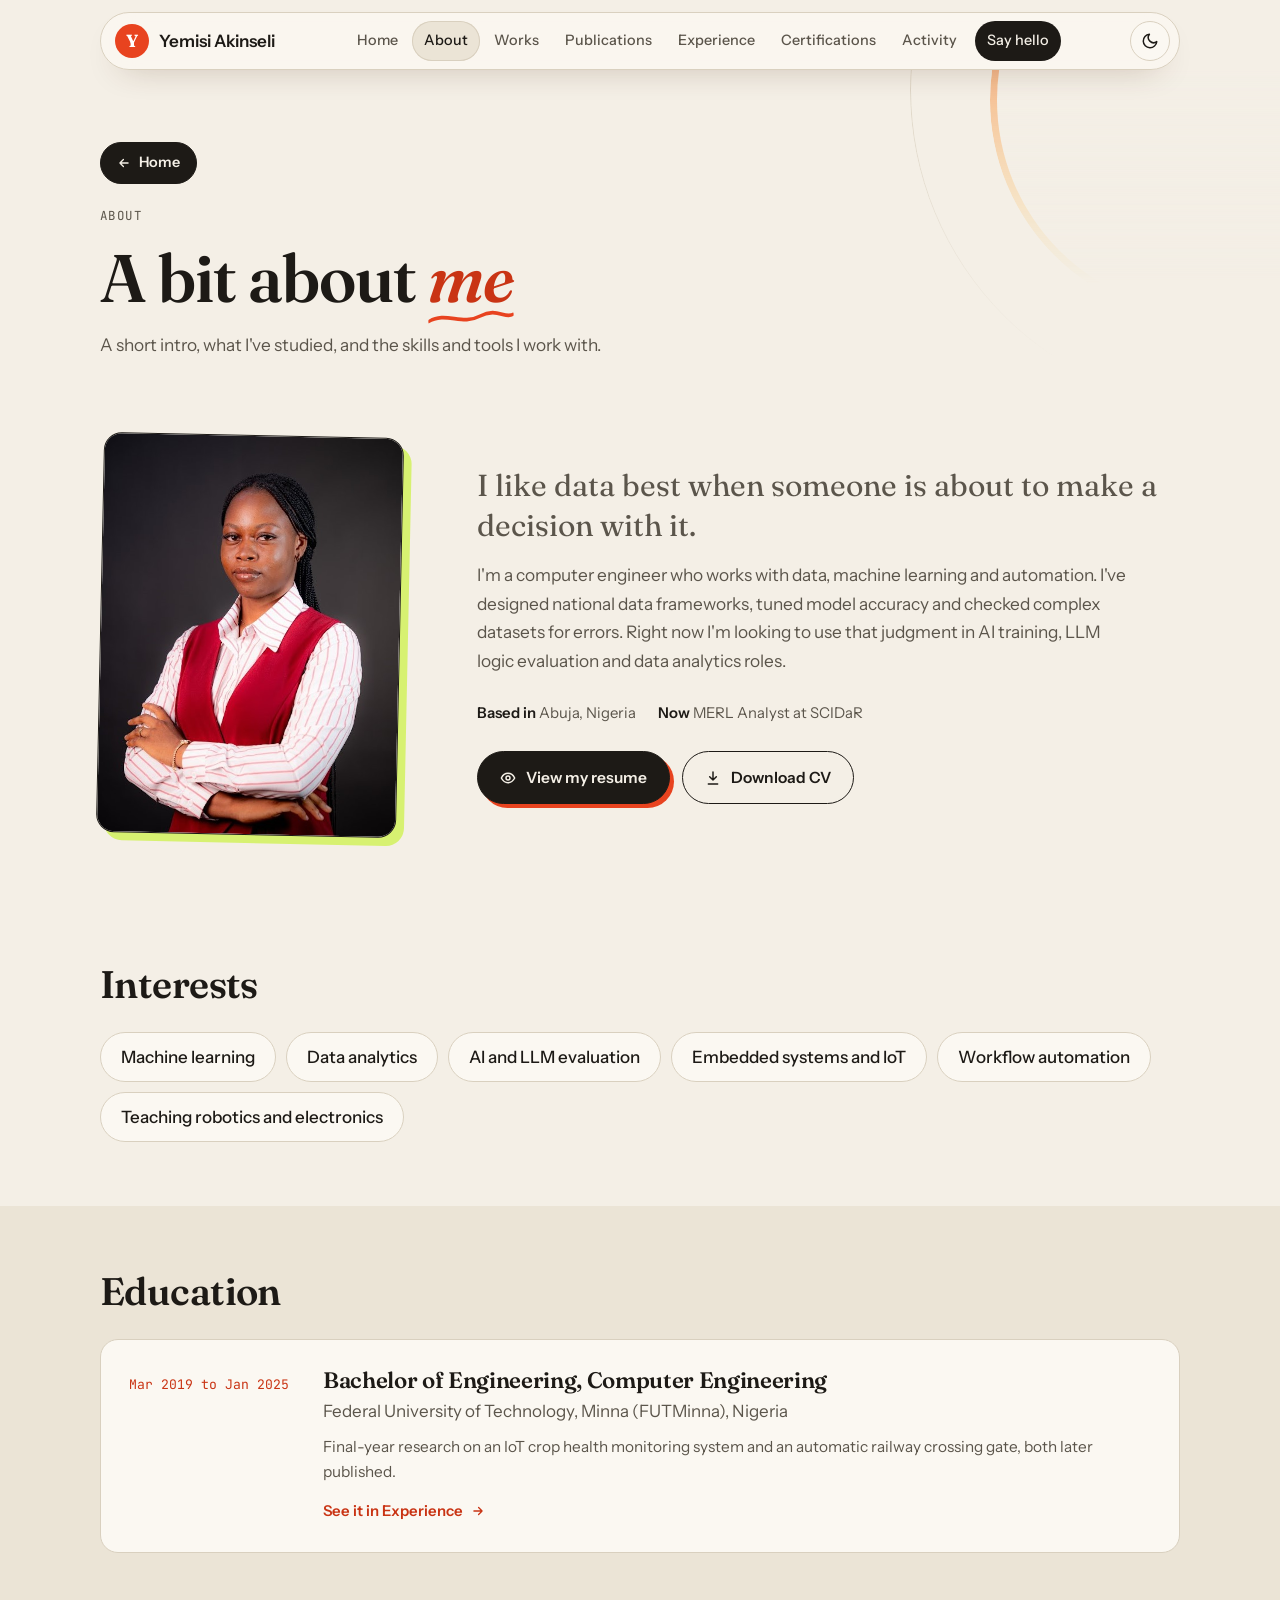
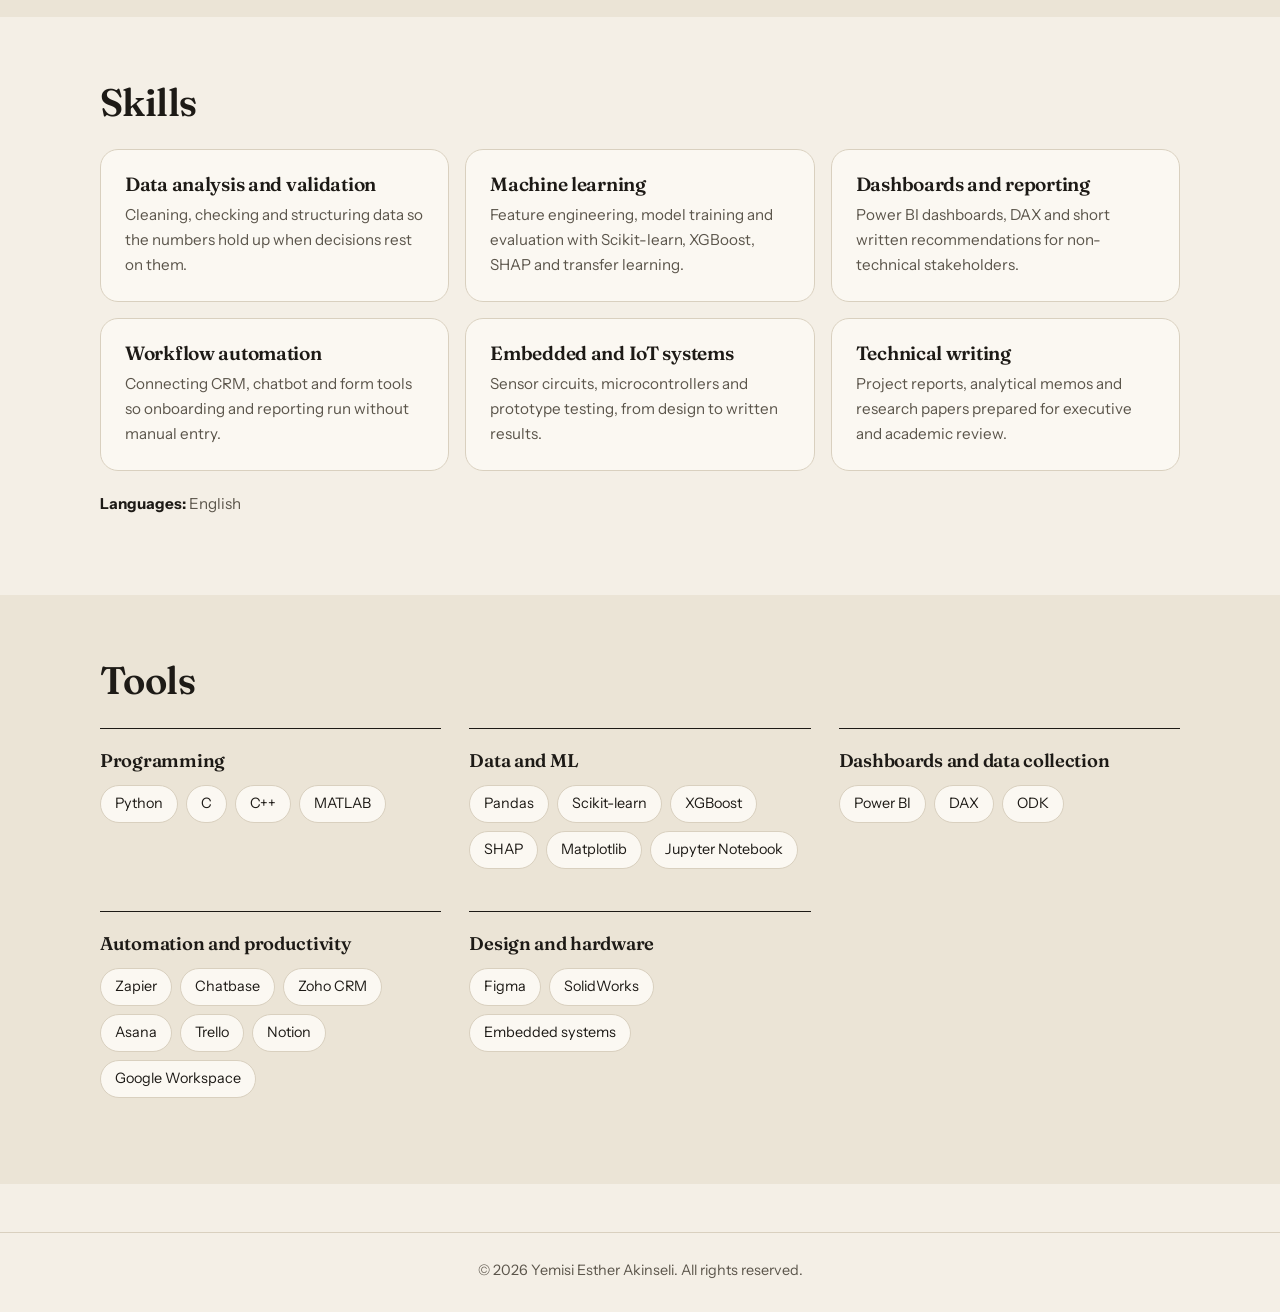
==== about.html @ 7db36f1b "Add files via upload" ====
<!doctype html>
<html lang="en">
<head>
<meta charset="utf-8">
<meta name="viewport" content="width=device-width, initial-scale=1">
<title>About | Yemisi Akinseli</title>
<meta name="description" content="About Yemisi Akinseli: summary, education, skills and tools.">
<link rel="icon" type="image/jpg" href="favicon.jpg">
<link rel="apple-touch-icon" href="favicon.jpg">
<link rel="preconnect" href="https://fonts.googleapis.com">
<link rel="preconnect" href="https://fonts.gstatic.com" crossorigin>
<link href="https://fonts.googleapis.com/css2?family=Fraunces:opsz,wght@9..144,400;9..144,600;9..144,700&family=Instrument+Sans:wght@400;500;600&family=JetBrains+Mono:wght@400;500&display=swap" rel="stylesheet">
<link rel="stylesheet" href="styles.css">
</head>
<body>
<a class="skip" href="#main">Skip to content</a>
<header class="nav" id="nav">
  <div class="wrap">
   <div class="nav-row">
    <a class="brand" href="index.html" aria-label="Yemisi Akinseli, home">
      <span class="brand-mark">Y</span><span class="brand-name">Yemisi Akinseli</span>
    </a>
    <nav class="nav-links" id="navLinks" aria-label="Main"><a href="index.html">Home</a><a href="about.html" aria-current="page">About</a><a href="works.html">Works</a><a href="publications.html">Publications</a><a href="experience.html">Experience</a><a href="certifications.html">Certifications</a><a href="activity.html">Activity</a><a href="contact.html" class="nav-cta">Say hello</a></nav>
    <div class="nav-actions">
      <button class="icon-btn " id="themeBtn" type="button" aria-label="Switch between light and dark mode" title="Light / dark">
  <svg class="i-moon" viewBox="0 0 24 24" width="18" height="18" fill="none" stroke="currentColor" stroke-width="2" stroke-linecap="round" stroke-linejoin="round" aria-hidden="true"><path d="M21 12.8A9 9 0 1 1 11.2 3a7 7 0 0 0 9.8 9.8z"/></svg>
  <svg class="i-sun" viewBox="0 0 24 24" width="18" height="18" fill="none" stroke="currentColor" stroke-width="2" stroke-linecap="round" stroke-linejoin="round" aria-hidden="true"><circle cx="12" cy="12" r="4"/><path d="M12 2v2M12 20v2M4.9 4.9l1.4 1.4M17.7 17.7l1.4 1.4M2 12h2M20 12h2M4.9 19.1l1.4-1.4M17.7 6.3l1.4-1.4"/></svg>
</button>
      <button class="icon-btn menu-btn" id="menuBtn" type="button" aria-label="Open menu" aria-expanded="false" aria-controls="navLinks"><span></span><span></span></button>
    </div>
   </div>
  </div>
</header>
<main id="main">
<section class="page-head">
  <div class="wrap">
    <div class="page-top"><a class="btn-home" href="index.html"><svg viewBox="0 0 24 24" width="14" height="14" fill="none" stroke="currentColor" stroke-width="2.2" stroke-linecap="round" stroke-linejoin="round" aria-hidden="true"><path d="M19 12H5M11 6l-6 6 6 6"/></svg> Home</a></div>
    <p class="label">About</p>
    <h1>A bit about <span class="scribble">me<svg viewBox="0 0 300 18" preserveAspectRatio="none" aria-hidden="true"><path d="M3 12 C 60 2, 120 16, 180 7 S 270 10, 297 5"/></svg></span></h1>
    <p class="lede">A short intro, what I've studied, and the skills and tools I work with.</p>
  </div>
</section>
<section class="section">
  <div class="wrap about-top">
    <div class="portrait"><span class="avatar-fb" aria-hidden="true">YA</span><img src="photo.jpg" alt="Portrait of Yemisi Akinseli" width="300" height="400" onerror="this.remove()"></div>
    <div class="summary">
      <p class="big">I like data best when someone is about to make a decision with it.</p>
      <p>I'm a computer engineer who works with data, machine learning and automation. I've designed national data frameworks, tuned model accuracy and checked complex datasets for errors. Right now I'm looking to use that judgment in AI training, LLM logic evaluation and data analytics roles.</p>
      <p class="quick"><span><b>Based in</b> Abuja, Nigeria</span><span><b>Now</b> MERL Analyst at SCIDaR</span></p>
      <div class="btns">
        <a class="btn btn-primary" href="Yemisi-Akinseli-CV.pdf" target="_blank" rel="noopener"><svg viewBox="0 0 24 24" width="16" height="16" fill="none" stroke="currentColor" stroke-width="2.2" stroke-linecap="round" stroke-linejoin="round" aria-hidden="true"><path d="M2 12s3.5-7 10-7 10 7 10 7-3.5 7-10 7S2 12 2 12z"/><circle cx="12" cy="12" r="3"/></svg> View my resume</a>
        <a class="btn btn-ghost" href="Yemisi-Akinseli-CV.pdf" download><svg viewBox="0 0 24 24" width="16" height="16" fill="none" stroke="currentColor" stroke-width="2.2" stroke-linecap="round" stroke-linejoin="round" aria-hidden="true"><path d="M12 3v12M7 10l5 5 5-5M5 21h14"/></svg> Download CV</a>
      </div>
    </div>
  </div>
</section>

<section class="section">
  <div class="wrap">
    <div class="section-head reveal"><h2>Interests</h2></div>
    <ul class="interests reveal"><li>Machine learning</li><li>Data analytics</li><li>AI and LLM evaluation</li><li>Embedded systems and IoT</li><li>Workflow automation</li><li>Teaching robotics and electronics</li></ul>
  </div>
</section>

<section class="section section-tint">
  <div class="wrap">
    <div class="section-head reveal"><h2>Education</h2></div>
    <a class="edu reveal" href="experience.html#edu-futminna">
      <p class="when">Mar 2019 to Jan 2025</p>
      <div>
        <h3>Bachelor of Engineering, Computer Engineering</h3>
        <p>Federal University of Technology, Minna (FUTMinna), Nigeria</p>
        <p>Final-year research on an IoT crop health monitoring system and an automatic railway crossing gate, both later published.</p>
        <span class="edu-go">See it in Experience <svg viewBox="0 0 24 24" width="14" height="14" fill="none" stroke="currentColor" stroke-width="2.2" stroke-linecap="round" stroke-linejoin="round" aria-hidden="true"><path d="M5 12h14M13 6l6 6-6 6"/></svg></span>
      </div>
    </a>
  </div>
</section>

<section class="section">
  <div class="wrap">
    <div class="section-head reveal"><h2>Skills</h2></div>
    <div class="skills"><div class="skill reveal"><h3>Data analysis and validation</h3><p>Cleaning, checking and structuring data so the numbers hold up when decisions rest on them.</p></div><div class="skill reveal"><h3>Machine learning</h3><p>Feature engineering, model training and evaluation with Scikit-learn, XGBoost, SHAP and transfer learning.</p></div><div class="skill reveal"><h3>Dashboards and reporting</h3><p>Power BI dashboards, DAX and short written recommendations for non-technical stakeholders.</p></div><div class="skill reveal"><h3>Workflow automation</h3><p>Connecting CRM, chatbot and form tools so onboarding and reporting run without manual entry.</p></div><div class="skill reveal"><h3>Embedded and IoT systems</h3><p>Sensor circuits, microcontrollers and prototype testing, from design to written results.</p></div><div class="skill reveal"><h3>Technical writing</h3><p>Project reports, analytical memos and research papers prepared for executive and academic review.</p></div></div>
    <p class="langs reveal"><b>Languages:</b> English</p>
  </div>
</section>

<section class="section section-tint">
  <div class="wrap">
    <div class="section-head reveal"><h2>Tools</h2></div>
    <div class="tool-groups"><div class="tool-group reveal"><h3>Programming</h3><ul class="pills"><li>Python</li><li>C</li><li>C++</li><li>MATLAB</li></ul></div><div class="tool-group reveal"><h3>Data and ML</h3><ul class="pills"><li>Pandas</li><li>Scikit-learn</li><li>XGBoost</li><li>SHAP</li><li>Matplotlib</li><li>Jupyter Notebook</li></ul></div><div class="tool-group reveal"><h3>Dashboards and data collection</h3><ul class="pills"><li>Power BI</li><li>DAX</li><li>ODK</li></ul></div><div class="tool-group reveal"><h3>Automation and productivity</h3><ul class="pills"><li>Zapier</li><li>Chatbase</li><li>Zoho CRM</li><li>Asana</li><li>Trello</li><li>Notion</li><li>Google Workspace</li></ul></div><div class="tool-group reveal"><h3>Design and hardware</h3><ul class="pills"><li>Figma</li><li>SolidWorks</li><li>Embedded systems</li></ul></div></div>
  </div>
</section>
</main>
<footer class="footer">
  <div class="wrap"><p>&copy; <span id="year">2026</span> Yemisi Esther Akinseli. All rights reserved.</p></div>
</footer>
<button class="to-top" id="toTop" type="button" aria-label="Back to top">
  <svg viewBox="0 0 24 24" width="18" height="18" fill="none" stroke="currentColor" stroke-width="2.4" stroke-linecap="round" stroke-linejoin="round" aria-hidden="true"><path d="M12 19V5M5 12l7-7 7 7"/></svg>
</button>
<div class="progress" id="progress" aria-hidden="true"></div>
<script src="script.js"></script>
</body>
</html>
---- styles.css ----
/* Inner pages: paper, ink and orange.
   Home page (.home): one glass hub over a photo. Portrait panel on the left,
   cut by a curved edge, with the page links on the right. */

:root {
  --bg: #f4efe6;
  --bg-tint: #ebe4d6;
  --surface: #fbf8f2;
  --ink: #1d1a16;
  --ink-soft: #5b554b;
  --line: #d9d0bf;
  --accent: #e8431f;
  --accent-text: #c93414;
  --accent-ink: #ffffff;
  --accent-soft: #fbd9cf;
  --lime: #d7f171;

  --glass: rgba(255, 255, 255, .5);
  --glass-2: rgba(255, 255, 255, .72);
  --glass-line: rgba(255, 255, 255, .85);
  --glass-edge: rgba(29, 26, 22, .12);
  --glass-shadow: 0 34px 80px -34px rgba(90, 40, 15, .55);
  --scrim: rgba(255, 255, 255, .06);

  --serif: "Fraunces", Georgia, "Times New Roman", serif;
  --sans: "Instrument Sans", system-ui, -apple-system, "Segoe UI", sans-serif;
  --mono: "JetBrains Mono", ui-monospace, "SFMono-Regular", Menlo, monospace;

  --radius: 18px;
  --wrap: 1120px;
  --nav-h: 78px;
  --rim: linear-gradient(160deg, var(--accent), #ffb347 55%, var(--lime));
}

@media (prefers-color-scheme: dark) {
  :root:not([data-theme="light"]) {
    --bg: #15130f;
    --bg-tint: #1c1915;
    --surface: #211e19;
    --ink: #f2ece0;
    --ink-soft: #a9a193;
    --line: #36312a;
    --accent: #ff6b45;
    --accent-text: #ff8b6b;
    --accent-ink: #1a0d08;
    --accent-soft: #3a211a;
    --glass: rgba(34, 27, 22, .46);
    --glass-2: rgba(60, 49, 40, .6);
    --glass-line: rgba(255, 255, 255, .15);
    --glass-edge: rgba(255, 255, 255, .1);
    --glass-shadow: 0 34px 80px -34px rgba(0, 0, 0, .85);
    --scrim: rgba(10, 8, 6, .42);
    color-scheme: dark;
  }
}
:root[data-theme="dark"] {
  --bg: #15130f;
  --bg-tint: #1c1915;
  --surface: #211e19;
  --ink: #f2ece0;
  --ink-soft: #a9a193;
  --line: #36312a;
  --accent: #ff6b45;
  --accent-text: #ff8b6b;
  --accent-ink: #1a0d08;
  --accent-soft: #3a211a;
  --glass: rgba(34, 27, 22, .46);
  --glass-2: rgba(60, 49, 40, .6);
  --glass-line: rgba(255, 255, 255, .15);
  --glass-edge: rgba(255, 255, 255, .1);
  --glass-shadow: 0 34px 80px -34px rgba(0, 0, 0, .85);
  --scrim: rgba(10, 8, 6, .42);
  color-scheme: dark;
}

/* ---------- Base ---------- */
@view-transition { navigation: auto; }
*, *::before, *::after { box-sizing: border-box; }
html { scroll-behavior: smooth; scroll-padding-top: calc(var(--nav-h) + 12px); -webkit-text-size-adjust: 100%; }
body { margin: 0; background: var(--bg); color: var(--ink); font-family: var(--sans); font-size: 17px; line-height: 1.65; overflow-x: hidden; transition: background .3s, color .3s; }
img, svg { display: block; max-width: 100%; }
a { color: inherit; }
h1, h2, h3 { font-family: var(--serif); font-weight: 600; line-height: 1.12; margin: 0; letter-spacing: -0.015em; text-wrap: balance; }
p { margin: 0 0 1em; }
ul, ol { margin: 0; padding: 0; list-style: none; }
button, input, select, textarea { font: inherit; color: inherit; }
button { cursor: pointer; }
:focus-visible { outline: 3px solid var(--accent); outline-offset: 3px; border-radius: 6px; }
[hidden] { display: none !important; }

.wrap { width: min(var(--wrap), 100%); margin-inline: auto; padding-left: max(20px, env(safe-area-inset-left, 0px)); padding-right: max(20px, env(safe-area-inset-right, 0px)); }
.mono { font-family: var(--mono); }
.label { font-family: var(--mono); font-size: .78rem; text-transform: uppercase; letter-spacing: .12em; color: var(--ink-soft); margin: 0 0 .8rem; }
.sr { position: absolute; width: 1px; height: 1px; margin: -1px; padding: 0; overflow: hidden; clip: rect(0 0 0 0); white-space: nowrap; border: 0; }
.skip { position: absolute; left: -999px; top: 8px; background: var(--ink); color: var(--bg); padding: 8px 14px; border-radius: 8px; z-index: 100; }
.skip:focus { left: 8px; }

/* ---------- Buttons ---------- */
.btn { display: inline-flex; align-items: center; justify-content: center; gap: 10px; padding: 13px 22px; border-radius: 999px; font-weight: 600; font-size: .97rem; text-decoration: none; border: 1.5px solid var(--ink); background: transparent; color: var(--ink); transition: transform .2s, background .2s, color .2s, box-shadow .2s; }
.btn:hover { transform: translateY(-2px); }
.btn-primary { background: var(--ink); color: var(--bg); box-shadow: 4px 4px 0 var(--accent); }
.btn-primary:hover { box-shadow: 6px 6px 0 var(--accent); }
.btn-ghost:hover { background: var(--ink); color: var(--bg); }
.text-link { color: var(--accent-text); font-weight: 600; text-decoration: none; border-bottom: 1.5px solid currentColor; padding-bottom: 1px; }
.text-link:hover { color: var(--ink); }
.text-btn { background: none; border: 0; padding: 0; color: var(--accent-text); font-weight: 600; text-decoration: underline; text-underline-offset: 4px; }

.icon-btn { width: 40px; height: 40px; border-radius: 50%; border: 1px solid var(--line); background: var(--surface); display: grid; place-items: center; transition: transform .2s, border-color .2s; }
.icon-btn:hover { border-color: var(--ink); transform: translateY(-1px); }
.i-sun { display: none; }
:root[data-theme="dark"] .i-sun { display: block; }
:root[data-theme="dark"] .i-moon { display: none; }
@media (prefers-color-scheme: dark) {
  :root:not([data-theme="light"]) .i-sun { display: block; }
  :root:not([data-theme="light"]) .i-moon { display: none; }
}

/* ---------- Nav (inner pages) ---------- */
.nav { position: sticky; top: env(safe-area-inset-top, 0px); z-index: 50; padding: 12px 0 0; }
.nav-row { position: relative; display: flex; align-items: center; justify-content: space-between; gap: 12px; height: 58px; padding: 0 9px 0 14px; border-radius: 999px; background: color-mix(in srgb, var(--surface) 78%, transparent); -webkit-backdrop-filter: blur(18px) saturate(1.4); backdrop-filter: blur(18px) saturate(1.4); border: 1px solid var(--line); box-shadow: 0 14px 34px -22px rgba(70, 35, 12, .45); transition: box-shadow .25s; }
.nav.scrolled .nav-row { box-shadow: 0 18px 38px -20px rgba(70, 35, 12, .55); }
.brand { display: flex; align-items: center; gap: 10px; text-decoration: none; font-weight: 600; white-space: nowrap; }
.brand-mark { width: 34px; height: 34px; border-radius: 50%; background: var(--accent); color: var(--accent-ink); display: grid; place-items: center; font-family: var(--serif); font-weight: 700; font-size: 1.1rem; }
.nav-links { display: flex; align-items: center; gap: 2px; }
.nav-links a { text-decoration: none; font-size: .9rem; font-weight: 500; padding: 8px 12px; border-radius: 999px; color: var(--ink-soft); transition: background .2s, color .2s; white-space: nowrap; }
.nav-links a:hover { color: var(--ink); background: var(--bg-tint); }
.nav-links a[aria-current="page"] { color: var(--ink); background: var(--bg-tint); box-shadow: inset 0 0 0 1px var(--line); }
.nav-links .nav-cta { background: var(--ink); color: var(--bg); margin-left: 4px; }
.nav-links .nav-cta:hover { background: var(--accent); color: var(--accent-ink); }
.nav-links .nav-cta[aria-current="page"] { background: var(--accent); color: var(--accent-ink); }
.nav-actions { display: flex; align-items: center; gap: 8px; }
.menu-btn { display: none; position: relative; }
.menu-btn span { position: absolute; left: 11px; right: 11px; height: 2px; background: var(--ink); border-radius: 2px; transition: transform .25s, top .25s; }
.menu-btn span:nth-child(1) { top: 15px; }
.menu-btn span:nth-child(2) { top: 23px; }
.menu-btn[aria-expanded="true"] span:nth-child(1) { top: 19px; transform: rotate(45deg); }
.menu-btn[aria-expanded="true"] span:nth-child(2) { top: 19px; transform: rotate(-45deg); }

/* ---------- Sections and page heads ---------- */
.section { padding: clamp(32px, 5vw, 64px) 0; }
.section-tint { background: var(--bg-tint); }
.section-head { display: flex; flex-wrap: wrap; align-items: end; justify-content: space-between; gap: 8px 24px; margin-bottom: 1.6rem; }
.section-head h2 { font-size: clamp(1.7rem, 3.6vw, 2.4rem); }
.page-head { position: relative; overflow: hidden; padding: clamp(36px, 6vw, 72px) 0 clamp(4px, 1vw, 12px); }
.page-head > .wrap { position: relative; z-index: 1; }
.page-head::before, .page-head::after { content: ""; position: absolute; border-radius: 50%; pointer-events: none; -webkit-mask-image: linear-gradient(to bottom, #000 40%, transparent 92%); mask-image: linear-gradient(to bottom, #000 40%, transparent 92%); }
.page-head::before { width: 440px; height: 440px; right: -150px; top: -190px; border: 7px solid transparent; background: linear-gradient(var(--bg), var(--bg)) padding-box, var(--rim) border-box; opacity: .55; }
.page-head::after { width: 640px; height: 640px; right: -270px; top: -300px; border: 1.5px solid var(--line); }
.page-head h1 { font-size: clamp(2.4rem, 6vw, 4.2rem); margin-bottom: 1rem; }
.page-head h1 .scribble { position: relative; white-space: nowrap; color: var(--accent-text); font-style: italic; }
.page-head h1 .scribble svg { position: absolute; left: 0; bottom: -.14em; width: 100%; height: .28em; overflow: visible; }
.page-head h1 .scribble path { fill: none; stroke: var(--accent); stroke-width: 3.5; stroke-linecap: round; stroke-dasharray: 340; stroke-dashoffset: 340; animation: draw 1.1s .4s ease forwards; }
@keyframes draw { to { stroke-dashoffset: 0; } }
.lede { max-width: 40em; color: var(--ink-soft); font-size: 1.08rem; margin: 0; }
.crumb { display: inline-flex; align-items: center; gap: 6px; font-family: var(--mono); font-size: .82rem; text-decoration: none; color: var(--ink-soft); margin-bottom: 1.2rem; }
.crumb:hover { color: var(--accent-text); }

/* ---------- Controls: toggles + search ---------- */
.controls { display: flex; flex-wrap: wrap; align-items: center; justify-content: space-between; gap: 14px 18px; margin: 1.8rem 0 1.4rem; }
.toggles { display: flex; flex-wrap: wrap; gap: 8px; }
.tog { display: inline-flex; align-items: center; gap: 8px; padding: 8px 16px; border-radius: 999px; border: 1.5px solid var(--line); background: transparent; font-weight: 500; font-size: .92rem; transition: background .2s, color .2s, border-color .2s; }
.tog .n { font-family: var(--mono); font-size: .74rem; color: var(--ink-soft); }
.tog:hover { border-color: var(--ink); }
.tog.is-active { background: var(--ink); color: var(--bg); border-color: var(--ink); }
.tog.is-active .n { color: color-mix(in srgb, var(--bg) 70%, transparent); }
.toggles.mini { padding: 4px; border: 1.5px solid var(--line); border-radius: 999px; background: var(--surface); gap: 2px; }
.toggles.mini .tog { border-color: transparent; padding: 7px 16px; }
.toggles.mini .tog:hover { border-color: transparent; background: var(--bg-tint); }
.toggles.mini .tog.is-active { background: var(--ink); }
.search { position: relative; flex: 1 1 240px; max-width: 360px; }
.search svg { position: absolute; left: 15px; top: 50%; transform: translateY(-50%); color: var(--ink-soft); pointer-events: none; }
.search input { width: 100%; padding: 11px 16px 11px 43px; border-radius: 999px; border: 1.5px solid var(--line); background: var(--surface); }
.search input:focus { outline: 2px solid var(--accent); outline-offset: 1px; border-color: var(--accent); }
.result-note { font-family: var(--mono); font-size: .78rem; color: var(--ink-soft); margin: 0 0 1rem; }
.empty-state { padding: 34px 26px; border: 1.5px dashed var(--line); border-radius: var(--radius); text-align: center; color: var(--ink-soft); }
.empty-state h3 { font-size: 1.25rem; color: var(--ink); margin-bottom: .4rem; }
.empty-state p { margin: 0 auto; max-width: 30em; font-size: .97rem; }
.empty-state .btn { margin-top: 1rem; }
.badge { display: inline-block; font-family: var(--mono); font-size: .7rem; text-transform: uppercase; letter-spacing: .08em; padding: 3px 10px; border-radius: 999px; background: var(--accent-soft); color: var(--accent-text); }

/* ---------- Works ---------- */
.cats { display: grid; grid-template-columns: repeat(3, 1fr); gap: 20px; }
.cat { display: flex; flex-direction: column; gap: 8px; padding: 28px; min-height: 270px; text-decoration: none; background: var(--surface); border: 1.5px solid var(--line); border-radius: var(--radius); transition: transform .25s, border-color .25s, box-shadow .25s; }
.cat:hover { transform: translateY(-4px); border-color: var(--ink); box-shadow: 6px 6px 0 var(--accent); }
.cat:nth-child(2):hover { box-shadow: 6px 6px 0 var(--lime); }
.cat h3 { font-size: 1.55rem; }
.cat p { color: var(--ink-soft); font-size: .97rem; margin: 0; }
.cat-count { font-family: var(--mono); font-size: .76rem; color: var(--accent-text); text-transform: uppercase; letter-spacing: .1em; }
.cat-list { margin-top: auto; padding-top: 14px; display: grid; gap: 4px; font-size: .92rem; }
.cat-list li { display: flex; gap: 8px; }
.cat-list li::before { content: ""; flex: none; width: 8px; height: 2px; background: var(--accent); margin-top: .8em; }
.cat-go { display: flex; align-items: center; gap: 8px; font-weight: 600; font-size: .93rem; color: var(--accent-text); margin-top: 12px; }
.cat:hover .cat-go svg { transform: translateX(4px); }
.cat-go svg { transition: transform .25s; }
.proj-results { display: grid; gap: 12px; margin-top: 1.4rem; }
.proj { display: flex; flex-wrap: wrap; align-items: center; justify-content: space-between; gap: 8px 18px; padding: 18px 22px; text-decoration: none; background: var(--surface); border: 1.5px solid var(--line); border-radius: var(--radius); transition: border-color .2s, transform .2s; }
.proj:hover { border-color: var(--ink); transform: translateY(-2px); }
.proj b { font-family: var(--serif); font-size: 1.15rem; font-weight: 600; }
.proj span { font-family: var(--mono); font-size: .78rem; color: var(--ink-soft); }

.work-grid { display: grid; grid-template-columns: repeat(2, 1fr); gap: 20px; margin-top: 1.8rem; }
.card { background: var(--surface); border: 1.5px solid var(--line); border-radius: var(--radius); padding: 28px; display: flex; flex-direction: column; transition: transform .25s, border-color .25s, box-shadow .25s; }
.card:hover { transform: translateY(-4px); border-color: var(--ink); box-shadow: 6px 6px 0 var(--accent); }
.card-feature { grid-column: 1 / -1; padding: 34px; background: var(--ink); color: var(--bg); border-color: var(--ink); }
.card-feature:hover { box-shadow: 6px 6px 0 var(--lime); }
.card-kind { font-family: var(--mono); font-size: .76rem; color: var(--accent-text); text-transform: uppercase; letter-spacing: .1em; margin-bottom: .8rem; }
.card-feature .card-kind { color: var(--lime); }
.card h3 { font-size: 1.4rem; margin-bottom: .7rem; }
.card-feature h3 { font-size: clamp(1.6rem, 3vw, 2.2rem); max-width: 18em; }
.card p { font-size: .98rem; color: var(--ink-soft); }
.card-feature p { color: color-mix(in srgb, var(--bg) 84%, transparent); max-width: 42em; }
.tags { display: flex; flex-wrap: wrap; gap: 8px; margin-top: auto; padding-top: .6rem; }
.tags li { font-family: var(--mono); font-size: .74rem; padding: 4px 10px; border: 1px solid var(--line); border-radius: 999px; color: var(--ink-soft); }
.card-feature .tags li { color: color-mix(in srgb, var(--bg) 72%, transparent); border-color: color-mix(in srgb, var(--bg) 30%, transparent); }
.card .text-link { margin-top: 14px; width: fit-content; font-size: .93rem; }
.card-feature .text-link { color: var(--lime); }
.card:target { outline: 3px solid var(--accent); outline-offset: 4px; }

/* ---------- About ---------- */
.about-top { display: grid; grid-template-columns: 300px 1fr; gap: clamp(32px, 6vw, 80px); align-items: center; }
.portrait { position: relative; aspect-ratio: 3 / 4; max-width: 300px; width: 100%; margin-inline: auto; border: 1.5px solid var(--ink); border-radius: var(--radius); overflow: hidden; background: var(--surface); box-shadow: 8px 8px 0 var(--lime); transform: rotate(1.2deg); display: grid; place-items: center; }
:root[data-theme="dark"] .portrait { box-shadow: 8px 8px 0 #4a5a1a; }
@media (prefers-color-scheme: dark) { :root:not([data-theme="light"]) .portrait { box-shadow: 8px 8px 0 #4a5a1a; } }
.portrait img { position: absolute; inset: 0; width: 100%; height: 100%; object-fit: cover; object-position: center top; }
.avatar-fb { font-family: var(--serif); font-size: clamp(3.4rem, 9vw, 5.4rem); font-weight: 600; color: var(--accent-text); letter-spacing: -0.03em; }
.summary p.big { font-family: var(--serif); font-size: clamp(1.4rem, 2.6vw, 1.9rem); line-height: 1.3; max-width: 28em; margin-bottom: 1rem; }
.summary p { color: var(--ink-soft); font-size: 1.08rem; max-width: 38em; }
.summary .btns { display: flex; flex-wrap: wrap; gap: 12px; margin-top: 1.6rem; }
.summary .quick { display: flex; flex-wrap: wrap; gap: 8px 22px; margin-top: 1.6rem; font-size: .93rem; color: var(--ink-soft); }
.summary .quick b { color: var(--ink); font-weight: 600; }

.interests { display: flex; flex-wrap: wrap; gap: 10px; }
.interests li { padding: 10px 20px; border-radius: 999px; background: var(--surface); border: 1.5px solid var(--line); font-weight: 500; transition: background .2s, color .2s, transform .2s, border-color .2s; }
.interests li:hover { background: var(--accent); color: var(--accent-ink); border-color: var(--accent); transform: translateY(-2px) rotate(-1.5deg); }
.edu { display: grid; grid-template-columns: 170px 1fr; gap: 12px 24px; padding: 28px; background: var(--surface); border: 1.5px solid var(--line); border-radius: var(--radius); }
.edu .when { font-family: var(--mono); font-size: .82rem; color: var(--accent-text); padding-top: 6px; }
.edu h3 { font-size: 1.4rem; margin-bottom: .3rem; }
.edu p { margin: 0; color: var(--ink-soft); }
.edu p + p { margin-top: .5rem; font-size: .96rem; }
.skills { display: grid; grid-template-columns: repeat(3, 1fr); gap: 16px; }
.skill { padding: 24px; background: var(--surface); border: 1.5px solid var(--line); border-radius: var(--radius); }
.skill h3 { font-size: 1.2rem; margin-bottom: .4rem; }
.skill p { margin: 0; font-size: .95rem; color: var(--ink-soft); }
.langs { margin-top: 1.2rem; font-size: .95rem; color: var(--ink-soft); }
.langs b { color: var(--ink); }
.tool-groups { display: grid; grid-template-columns: repeat(3, 1fr); gap: 20px 28px; }
.tool-group { padding: 22px 0; border-top: 1.5px solid var(--ink); }
.tool-group h3 { font-size: 1.15rem; margin-bottom: 14px; }
.pills { display: flex; flex-wrap: wrap; gap: 8px; }
.pills li { padding: 6px 14px; border-radius: 999px; background: var(--surface); border: 1px solid var(--line); font-size: .9rem; transition: background .2s, color .2s, transform .2s; }
.pills li:hover { background: var(--accent); color: var(--accent-ink); border-color: var(--accent); transform: translateY(-2px) rotate(-1.5deg); }

/* ---------- Experience ---------- */
.timeline { border-left: 2px solid var(--ink); margin-left: 6px; }
.timeline > li { display: grid; grid-template-columns: 190px 1fr; gap: 24px; padding: 0 0 30px 30px; position: relative; }
.timeline > li::before { content: ""; position: absolute; left: -9px; top: 6px; width: 16px; height: 16px; border-radius: 50%; background: var(--bg); border: 2px solid var(--ink); }
.timeline > li.now::before { background: var(--accent); }
.when { font-size: .82rem; color: var(--ink-soft); padding-top: 6px; display: flex; flex-direction: column; align-items: flex-start; gap: 8px; }
details summary { list-style: none; cursor: pointer; display: flex; flex-direction: column; gap: 2px; padding-right: 38px; position: relative; }
details summary::-webkit-details-marker { display: none; }
details summary::after { content: "+"; position: absolute; right: 0; top: 0; width: 28px; height: 28px; border-radius: 50%; border: 1.5px solid var(--line); display: grid; place-items: center; font-size: 1.1rem; line-height: 1; }
details[open] summary::after { content: "–"; background: var(--ink); color: var(--bg); border-color: var(--ink); }
.role { font-family: var(--serif); font-weight: 600; font-size: 1.3rem; line-height: 1.2; }
.org { color: var(--ink-soft); font-size: .95rem; }
.timeline details ul { margin-top: 14px; }
.timeline details li { position: relative; padding-left: 20px; margin-bottom: .6em; color: var(--ink-soft); font-size: .98rem; }
.timeline details li::before { content: ""; position: absolute; left: 0; top: .72em; width: 8px; height: 2px; background: var(--accent); }
.tools-row { display: flex; justify-content: space-between; align-items: center; gap: 12px; margin-bottom: 1rem; }
.tools-row .result-note { margin: 0; }

/* ---------- Publications ---------- */
.strip { display: grid; grid-template-columns: repeat(4, 1fr); margin-top: 2rem; background: var(--surface); border: 1.5px solid var(--ink); border-radius: var(--radius); overflow: hidden; }
.strip li { padding: 18px 22px; border-right: 1px solid var(--line); }
.strip li:last-child { border-right: 0; }
.strip .mono { display: block; font-size: .72rem; text-transform: uppercase; letter-spacing: .1em; color: var(--ink-soft); margin-bottom: .3rem; }
.strip strong { font-family: var(--serif); font-size: clamp(1.5rem, 2.6vw, 2rem); line-height: 1.1; display: block; }
.strip small { display: block; color: var(--ink-soft); font-size: .84rem; margin-top: .25rem; line-height: 1.35; }
.papers { display: grid; gap: 18px; }
.paper { display: grid; grid-template-columns: 92px 1fr; gap: 20px; padding: 28px; background: var(--surface); border: 1.5px solid var(--line); border-radius: var(--radius); transition: transform .25s, border-color .25s, box-shadow .25s; }
.paper:hover { transform: translateY(-3px); border-color: var(--ink); box-shadow: 6px 6px 0 var(--accent); }
.paper-year { font-family: var(--mono); font-size: 1.5rem; color: var(--accent-text); margin: 0; }
.paper h3 { font-size: 1.3rem; margin-bottom: .5rem; }
.paper-meta { color: var(--ink-soft); font-size: .93rem; margin-bottom: .6rem; }
.paper-sum { color: var(--ink-soft); font-size: .97rem; margin-bottom: .8rem; }

/* ---------- Certifications ---------- */
.certs { display: grid; grid-template-columns: repeat(3, 1fr); gap: 18px; }
.cert { padding: 22px; display: flex; flex-direction: column; align-items: flex-start; gap: 8px; background: var(--surface); border: 1.5px solid var(--line); border-radius: var(--radius); transition: transform .25s, border-color .25s, box-shadow .25s; }
.cert:hover { transform: translateY(-3px); border-color: var(--ink); box-shadow: 5px 5px 0 var(--lime); }
.cert h3 { font-size: 1.15rem; }
.cert-by { color: var(--ink-soft); font-size: .93rem; margin: 0; }
.cert-date { margin: auto 0 0; padding-top: 8px; font-family: var(--mono); font-size: .78rem; color: var(--accent-text); }

/* ---------- Activity ---------- */
.posts { display: grid; gap: 16px; }
.post { display: grid; grid-template-columns: 150px 1fr; gap: 12px 24px; padding: 24px 26px; background: var(--surface); border: 1.5px solid var(--line); border-radius: var(--radius); transition: transform .25s, border-color .25s, box-shadow .25s; }
.post:hover { transform: translateY(-3px); border-color: var(--ink); box-shadow: 6px 6px 0 var(--accent); }
.post-side { display: flex; flex-direction: column; align-items: flex-start; gap: 8px; }
.post-date { font-family: var(--mono); font-size: .8rem; color: var(--ink-soft); }
.post h3 { font-size: 1.25rem; margin-bottom: .4rem; }
.post p { margin: 0 0 .6rem; color: var(--ink-soft); font-size: .97rem; }
.post .text-link { font-size: .93rem; }

/* ---------- Contact ---------- */
.contact-grid { display: grid; grid-template-columns: 1fr 1.05fr; gap: 20px; align-items: start; margin-top: 1.8rem; }
.contact-card { padding: 32px; border-radius: var(--radius); }
.contact-info { background: var(--ink); color: var(--bg); }
.contact-info h2 { font-size: 1.7rem; margin-bottom: .8rem; }
.contact-info p { color: color-mix(in srgb, var(--bg) 78%, transparent); }
.contact-lines { margin: 1.4rem 0 0; display: grid; gap: 10px; }
.contact-lines li { display: flex; gap: 12px; align-items: baseline; flex-wrap: wrap; }
.contact-lines .mono { font-size: .76rem; text-transform: uppercase; letter-spacing: .1em; color: color-mix(in srgb, var(--bg) 62%, transparent); min-width: 78px; }
.contact-info .text-link { color: var(--lime); }
.contact-btns { display: flex; flex-wrap: wrap; gap: 12px; margin-top: 1.6rem; }
.contact-info .btn { border-color: var(--bg); color: var(--bg); }
.contact-info .btn-primary { background: var(--accent); color: var(--accent-ink); border-color: var(--accent); box-shadow: 4px 4px 0 var(--lime); }
.contact-info .btn-ghost:hover { background: var(--bg); color: var(--ink); }
.form-card { background: var(--surface); border: 1.5px solid var(--line); }
.form { display: grid; gap: 16px; }
.form h2 { font-size: 1.6rem; }
.field { display: grid; gap: 6px; }
.field label { font-size: .88rem; font-weight: 600; }
.field input, .field select, .field textarea { width: 100%; padding: 12px 14px; border-radius: 12px; border: 1.5px solid var(--line); background: var(--bg); }
.field textarea { min-height: 130px; resize: vertical; }
.field input:focus, .field select:focus, .field textarea:focus { outline: 2px solid var(--accent); outline-offset: 1px; border-color: var(--accent); }
.form-note { font-size: .86rem; color: var(--ink-soft); margin: 0; }

/* ---------- Footer & floaters ---------- */
.footer { padding: 26px 0 30px; border-top: 1px solid var(--line); margin-top: 48px; text-align: center; font-size: .9rem; color: var(--ink-soft); }
.footer p { margin: 0; }
.to-top { position: fixed; right: max(18px, env(safe-area-inset-right, 0px)); bottom: calc(18px + env(safe-area-inset-bottom, 0px)); width: 46px; height: 46px; border-radius: 50%; border: 1.5px solid var(--ink); background: var(--accent); color: var(--accent-ink); display: grid; place-items: center; z-index: 40; opacity: 0; transform: translateY(14px); pointer-events: none; transition: opacity .25s, transform .25s; }
.to-top.show { opacity: 1; transform: none; pointer-events: auto; }
.progress { position: fixed; top: 0; left: 0; height: 3px; width: 0; background: var(--accent); z-index: 60; }
.reveal { transition: opacity .7s ease, transform .7s ease; }
.reveal.pre { opacity: .35; transform: translateY(16px); }
main { animation: pagein .5s ease both; }
@keyframes pagein { from { opacity: 0; transform: translateY(8px); } }

/* =====================================================
   HOME: glass hub over a photo
   ===================================================== */
.home { position: relative; min-height: 100vh; display: flex; flex-direction: column; justify-content: center; }
.home main { animation: none; }
.home .bg { position: fixed; inset: 0; z-index: -1; overflow: hidden; pointer-events: none; background: var(--bg); }
.home .bg-photo { position: absolute; inset: 0; background: url("background.jpg") center / cover no-repeat; }
.home .bg-photo::after { content: ""; position: absolute; inset: 0; background: var(--scrim); }

.home-theme { position: fixed; top: calc(16px + env(safe-area-inset-top, 0px)); right: max(16px, env(safe-area-inset-right, 0px)); z-index: 50; border-radius: 50%; background: var(--glass-2); border-color: var(--glass-line); -webkit-backdrop-filter: blur(14px); backdrop-filter: blur(14px); }
.glass { background: var(--glass); -webkit-backdrop-filter: blur(22px) saturate(1.6); backdrop-filter: blur(22px) saturate(1.6); border: 1px solid var(--glass-line); box-shadow: var(--glass-shadow), inset 0 1px 0 rgba(255, 255, 255, .28); }
@supports not ((backdrop-filter: blur(1px)) or (-webkit-backdrop-filter: blur(1px))) { .glass { background: var(--glass-2); } }

.hub-wrap { width: min(1120px, 100%); margin-inline: auto; padding: clamp(60px, 7vw, 84px) max(16px, env(safe-area-inset-left, 0px)) 14px; padding-right: max(16px, env(safe-area-inset-right, 0px)); }
.hub { position: relative; display: grid; grid-template-columns: 41% 1fr; min-height: 590px; border-radius: 38px; overflow: hidden; }

/* Portrait panel: the right edge is a smooth ellipse, with a gradient rim following it */
.hub-photo { position: relative; min-height: 100%; }
.hub-photo .rim, .hub-photo .pic { position: absolute; top: 0; bottom: 0; left: 0; clip-path: ellipse(100% 110% at 0% 50%); }
.hub-photo .rim { right: 0; background: linear-gradient(160deg, var(--accent), #ffb347 55%, var(--lime)); }
.hub-photo .pic { right: 7px; background: var(--glass-2); display: grid; place-items: center; overflow: hidden; }
.hub-photo .pic img { position: absolute; inset: 0; width: 100%; height: 100%; object-fit: cover; object-position: center 18%; }
.hub-photo .avatar-fb { font-size: clamp(4rem, 8vw, 6.5rem); }
.photo-tag { position: absolute; left: 22px; bottom: 22px; z-index: 2; padding: 7px 16px; border-radius: 999px; font-family: var(--mono); font-size: .76rem; white-space: nowrap; }

.hub-main { display: flex; flex-direction: column; justify-content: center; min-width: 0; padding: clamp(26px, 3.4vw, 42px) clamp(22px, 3.4vw, 44px) clamp(26px, 3.4vw, 38px) clamp(22px, 3vw, 40px); }
.status { display: inline-flex; align-items: center; gap: 10px; align-self: flex-start; max-width: 100%; padding: 7px 8px 7px 14px; margin-bottom: 1.1rem; border-radius: 999px; text-decoration: none; font-size: .86rem; background: var(--glass-2); border: 1px solid var(--glass-line); transition: transform .2s; }
.status:hover { transform: translateY(-2px); }
.status .go { background: var(--ink); color: var(--bg); padding: 4px 12px; border-radius: 999px; font-weight: 600; white-space: nowrap; }
.dot { flex: none; width: 9px; height: 9px; border-radius: 50%; background: #3fbf5f; box-shadow: 0 0 0 0 rgba(63, 191, 95, .6); animation: pulse 2.2s infinite; }
@keyframes pulse { 70% { box-shadow: 0 0 0 9px rgba(63, 191, 95, 0); } 100% { box-shadow: 0 0 0 0 rgba(63, 191, 95, 0); } }
.hub-name { font-size: clamp(2.5rem, 5.4vw, 4.5rem); line-height: 1; letter-spacing: -0.025em; }
.hub-name em { display: block; font-style: italic; background: linear-gradient(95deg, var(--accent), #ff9a3c); -webkit-background-clip: text; background-clip: text; color: transparent; padding-bottom: .08em; }
.hub-say { font-family: var(--serif); font-size: clamp(1.05rem, 1.8vw, 1.3rem); line-height: 1.3; margin: .9rem 0 .9rem; max-width: 24em; }
.hub-roles { display: flex; flex-wrap: wrap; gap: 8px; margin: 0 0 1.4rem; }
.hub-roles li { padding: 5px 13px; border-radius: 999px; font-size: .84rem; background: var(--glass-2); border: 1px solid var(--glass-line); }
.hub-links { display: grid; grid-template-columns: repeat(2, 1fr); gap: 10px; margin-bottom: 1.2rem; }
.hub-link { display: flex; align-items: center; justify-content: space-between; gap: 10px; padding: 10px 12px 10px 16px; border-radius: 16px; text-decoration: none; background: var(--glass-2); border: 1px solid var(--glass-line); transition: transform .2s, border-color .2s, background .2s; }
.hub-link b { display: block; font-weight: 600; font-size: .98rem; line-height: 1.3; }
.hub-link small { display: block; color: var(--ink-soft); font-size: .78rem; line-height: 1.3; }
.hub-link i { flex: none; width: 30px; height: 30px; border-radius: 50%; background: var(--ink); color: var(--bg); display: grid; place-items: center; transition: transform .25s, background .25s; }
.hub-link:hover { transform: translateY(-2px); border-color: var(--accent); }
.hub-link:hover i { background: var(--accent); color: var(--accent-ink); transform: translateX(3px); }
.hub-link.cv { background: var(--accent); color: var(--accent-ink); border-color: transparent; }
.hub-link.cv small { color: color-mix(in srgb, var(--accent-ink) 78%, transparent); }
.hub-link.cv i { background: var(--accent-ink); color: var(--accent); }
.hub-social { display: flex; gap: 10px; }
.hub-social a { width: 44px; height: 44px; border-radius: 50%; display: grid; place-items: center; background: var(--glass-2); border: 1px solid var(--glass-line); text-decoration: none; transition: transform .25s, background .25s, color .25s; }
.hub-social a:hover { transform: translateY(-3px); background: var(--accent); color: var(--accent-ink); }
.home-foot { text-align: center; font-size: .86rem; color: var(--ink); padding: 10px 16px 26px; }
.home-foot p { margin: 0; display: inline-block; padding: 5px 16px; border-radius: 999px; background: var(--glass); -webkit-backdrop-filter: blur(14px); backdrop-filter: blur(14px); }

/* ---------- v6 additions ---------- */

/* Back-to-home button at the top left of every inner page */
.page-top { display: flex; flex-wrap: wrap; gap: 10px; margin-bottom: 1.4rem; }
.btn-home, .page-top .crumb { display: inline-flex; align-items: center; gap: 8px; padding: 8px 16px; margin: 0; border-radius: 999px; font-family: var(--sans); font-size: .9rem; font-weight: 600; text-decoration: none; transition: background .2s, color .2s, border-color .2s, transform .2s; }
.btn-home { background: var(--ink); color: var(--bg); border: 1.5px solid var(--ink); }
.btn-home:hover { background: var(--accent); border-color: var(--accent); color: var(--accent-ink); transform: translateX(-2px); }
.page-top .crumb { background: var(--surface); color: var(--ink); border: 1.5px solid var(--line); }
.page-top .crumb:hover { border-color: var(--ink); color: var(--ink); transform: translateX(-2px); }

/* About: skills and the education card react like the project cards */
.skill { transition: transform .25s, border-color .25s, box-shadow .25s; }
.skill:hover { transform: translateY(-4px); border-color: var(--ink); box-shadow: 6px 6px 0 var(--accent); }
a.edu { text-decoration: none; color: inherit; transition: transform .25s, border-color .25s, box-shadow .25s; }
a.edu:hover { transform: translateY(-4px); border-color: var(--ink); box-shadow: 6px 6px 0 var(--accent); }
.edu-go { display: inline-flex; align-items: center; gap: 8px; margin-top: .9rem; font-weight: 600; font-size: .93rem; color: var(--accent-text); }
a.edu:hover .edu-go svg { transform: translateX(4px); }
.edu-go svg { transition: transform .25s; }

/* Publications: keywords on each paper */
.paper .tags { margin: 0 0 .9rem; padding-top: 0; }

/* Certifications: whole card opens the certificate */
.cert { position: relative; }
.cert-link { font-size: .93rem; width: fit-content; }
.cert-link::after { content: ""; position: absolute; inset: 0; border-radius: var(--radius); }
.cert.has-link { cursor: pointer; }

/* Experience: cards that open a details panel */
.xp-grid { display: grid; grid-template-columns: repeat(2, 1fr); gap: 20px; }
.xp-card { position: relative; display: flex; flex-direction: column; gap: 6px; padding: 26px; background: var(--surface); border: 1.5px solid var(--line); border-radius: var(--radius); cursor: pointer; transition: transform .25s, border-color .25s, box-shadow .25s; }
.xp-card:hover { transform: translateY(-4px); border-color: var(--ink); box-shadow: 6px 6px 0 var(--accent); }
.xp-card.now { border-color: var(--ink); }
.xp-top { display: flex; align-items: center; justify-content: space-between; flex-wrap: wrap; gap: 8px 12px; margin-bottom: .5rem; }
.xp-when { font-size: .78rem; color: var(--ink-soft); }
.xp-now { font-family: var(--mono); font-size: .7rem; text-transform: uppercase; letter-spacing: .08em; color: var(--ink); display: inline-flex; align-items: center; gap: 6px; }
.xp-now::before { content: ""; width: 8px; height: 8px; border-radius: 50%; background: #3fbf5f; }
.xp-card h3 { font-size: 1.3rem; line-height: 1.2; }
.xp-open { background: none; border: 0; padding: 0; margin: 0; font: inherit; color: inherit; text-align: left; letter-spacing: inherit; cursor: pointer; }
.xp-open::after { content: ""; position: absolute; inset: 0; border-radius: var(--radius); }
.xp-open:focus-visible { outline: none; }
.xp-open:focus-visible::after { outline: 3px solid var(--accent); outline-offset: 3px; }
.xp-org { color: var(--ink-soft); font-size: .95rem; margin: 0; }
.xp-teaser { display: -webkit-box; -webkit-line-clamp: 3; -webkit-box-orient: vertical; overflow: hidden; color: var(--ink-soft); font-size: .96rem; margin: .5rem 0 1rem; }
.xp-more { margin-top: auto; display: inline-flex; align-items: center; gap: 8px; font-weight: 600; font-size: .92rem; color: var(--accent-text); }
.xp-more svg { transition: transform .25s; }
.xp-card:hover .xp-more svg { transform: translateX(4px); }
.xp-detail { display: none; }

.xp-dialog { border: 1.5px solid var(--ink); border-radius: var(--radius); background: var(--surface); color: var(--ink); padding: 0; width: min(680px, calc(100% - 32px)); max-height: min(86vh, 760px); box-shadow: 8px 8px 0 var(--accent); }
.xp-dialog::backdrop { background: rgba(20, 15, 10, .55); -webkit-backdrop-filter: blur(3px); backdrop-filter: blur(3px); }
.xp-dialog-in { position: relative; padding: 30px 30px 28px; }
.xp-close { position: absolute; top: 16px; right: 16px; width: 38px; height: 38px; border-radius: 50%; border: 1.5px solid var(--line); background: var(--bg); font-size: 1.3rem; line-height: 1; display: grid; place-items: center; }
.xp-close:hover { border-color: var(--ink); }
.xp-dmeta { display: flex; flex-wrap: wrap; align-items: center; gap: 10px; margin-bottom: .9rem; padding-right: 48px; }
.xp-dialog h2 { font-size: 1.7rem; margin-bottom: .3rem; padding-right: 44px; }
.xp-dorg { color: var(--ink-soft); margin: 0 0 1.2rem; }
.xp-dlist li { position: relative; padding-left: 20px; margin-bottom: .75em; color: var(--ink-soft); }
.xp-dlist li::before { content: ""; position: absolute; left: 0; top: .72em; width: 8px; height: 2px; background: var(--accent); }
html:has(dialog[open]) { overflow: hidden; }

/* Landing on a card from a link elsewhere */
.is-target { outline: 3px solid var(--accent); outline-offset: 4px; }

/* ---------- Responsive ---------- */
@media (max-width: 1100px) {
  .menu-btn { display: grid; }
  .nav-links { position: absolute; left: 0; right: 0; top: calc(100% + 6px); flex-direction: column; align-items: stretch; gap: 4px; background: var(--bg); padding: 12px; border: 1px solid var(--line); border-radius: 18px; box-shadow: 0 18px 40px -20px rgba(0, 0, 0, .35); transform: translateY(-8px); opacity: 0; visibility: hidden; transition: all .25s; }
  .nav-links.open { transform: none; opacity: 1; visibility: visible; }
  .nav-links a { padding: 13px 16px; font-size: 1.02rem; }
  .nav-links .nav-cta { margin: 6px 0 0; text-align: center; }
}
@media (max-width: 900px) {
  .cats, .skills, .tool-groups, .certs { grid-template-columns: repeat(2, 1fr); }
  .about-top { grid-template-columns: 1fr; }
  .portrait { max-width: 260px; }
  .strip { grid-template-columns: repeat(2, 1fr); }
  .strip li:nth-child(2) { border-right: 0; }
  .strip li:nth-child(-n+2) { border-bottom: 1px solid var(--line); }
  .contact-grid { grid-template-columns: 1fr; }
  .timeline > li { grid-template-columns: 1fr; gap: 4px; }
  .when { padding-top: 0; flex-direction: row; align-items: center; gap: 12px; }

  .hub { grid-template-columns: 1fr; min-height: 0; border-radius: 30px; }
  .hub-photo { height: 300px; min-height: 0; }
  .hub-photo .rim, .hub-photo .pic { left: 0; right: 0; top: 0; clip-path: ellipse(110% 100% at 50% 0%); }
  .hub-photo .rim { bottom: 0; }
  .hub-photo .pic { bottom: 7px; right: 0; }
  .hub-photo .pic img { object-position: center 20%; }
  .photo-tag { left: 50%; transform: translateX(-50%); bottom: 26px; }
  .hub-main { padding-top: 12px; }
}
@media (max-width: 640px) {
  body { font-size: 16px; }
  .page-head::before { width: 300px; height: 300px; right: -130px; top: -150px; }
  .page-head::after { width: 440px; height: 440px; right: -220px; top: -230px; }
  .brand-name { display: none; }
  .cats, .skills, .tool-groups, .certs, .work-grid { grid-template-columns: 1fr; }
  .card-feature { padding: 26px; }
  .paper, .edu, .post { grid-template-columns: 1fr; gap: 6px; }
  .post-side { flex-direction: row; align-items: center; gap: 12px; }
  .controls { flex-direction: column; align-items: stretch; }
  .search { max-width: none; flex: none; width: 100%; }
  .toggles.mini { align-self: flex-start; border-radius: 22px; }
  .toggles.mini .tog { padding: 7px 13px; font-size: .88rem; }
  .page-head h1 .scribble { white-space: normal; }
  .hub-links { grid-template-columns: 1fr; }
  .status { font-size: .8rem; }
}
@media (max-width: 420px) {
  .strip { grid-template-columns: 1fr; }
  .strip li { border-right: 0 !important; border-bottom: 1px solid var(--line); }
  .strip li:last-child { border-bottom: 0; }
}

@media (prefers-reduced-motion: reduce) {
  html { scroll-behavior: auto; }
  *, *::before, *::after { animation: none !important; transition: none !important; }
  .reveal.pre { opacity: 1; transform: none; }
  .page-head h1 .scribble path { stroke-dashoffset: 0; }
}
@media print { .nav, .to-top, .progress, .home .bg, .controls, .home-theme { display: none; } }

@media (max-width: 760px) {
  .xp-grid { grid-template-columns: 1fr; }
  .xp-dialog-in { padding: 24px 22px 22px; }
}
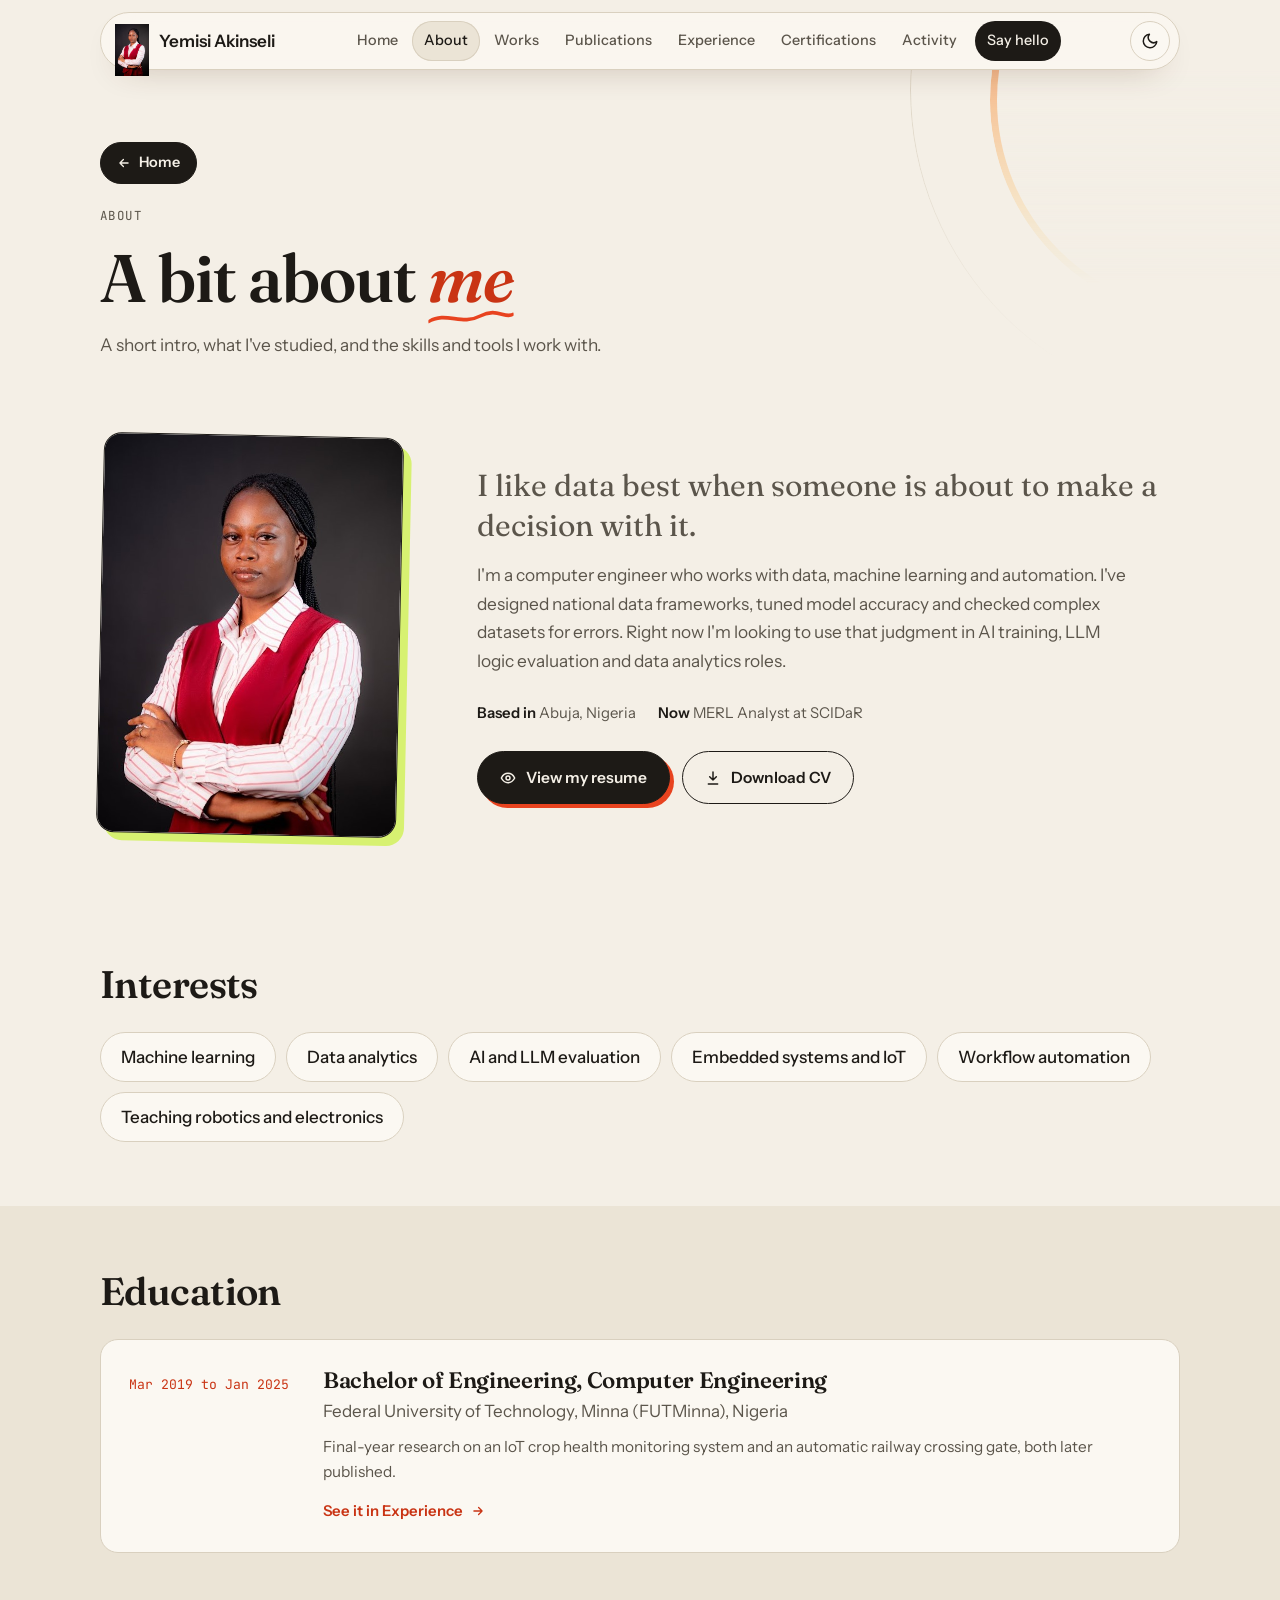
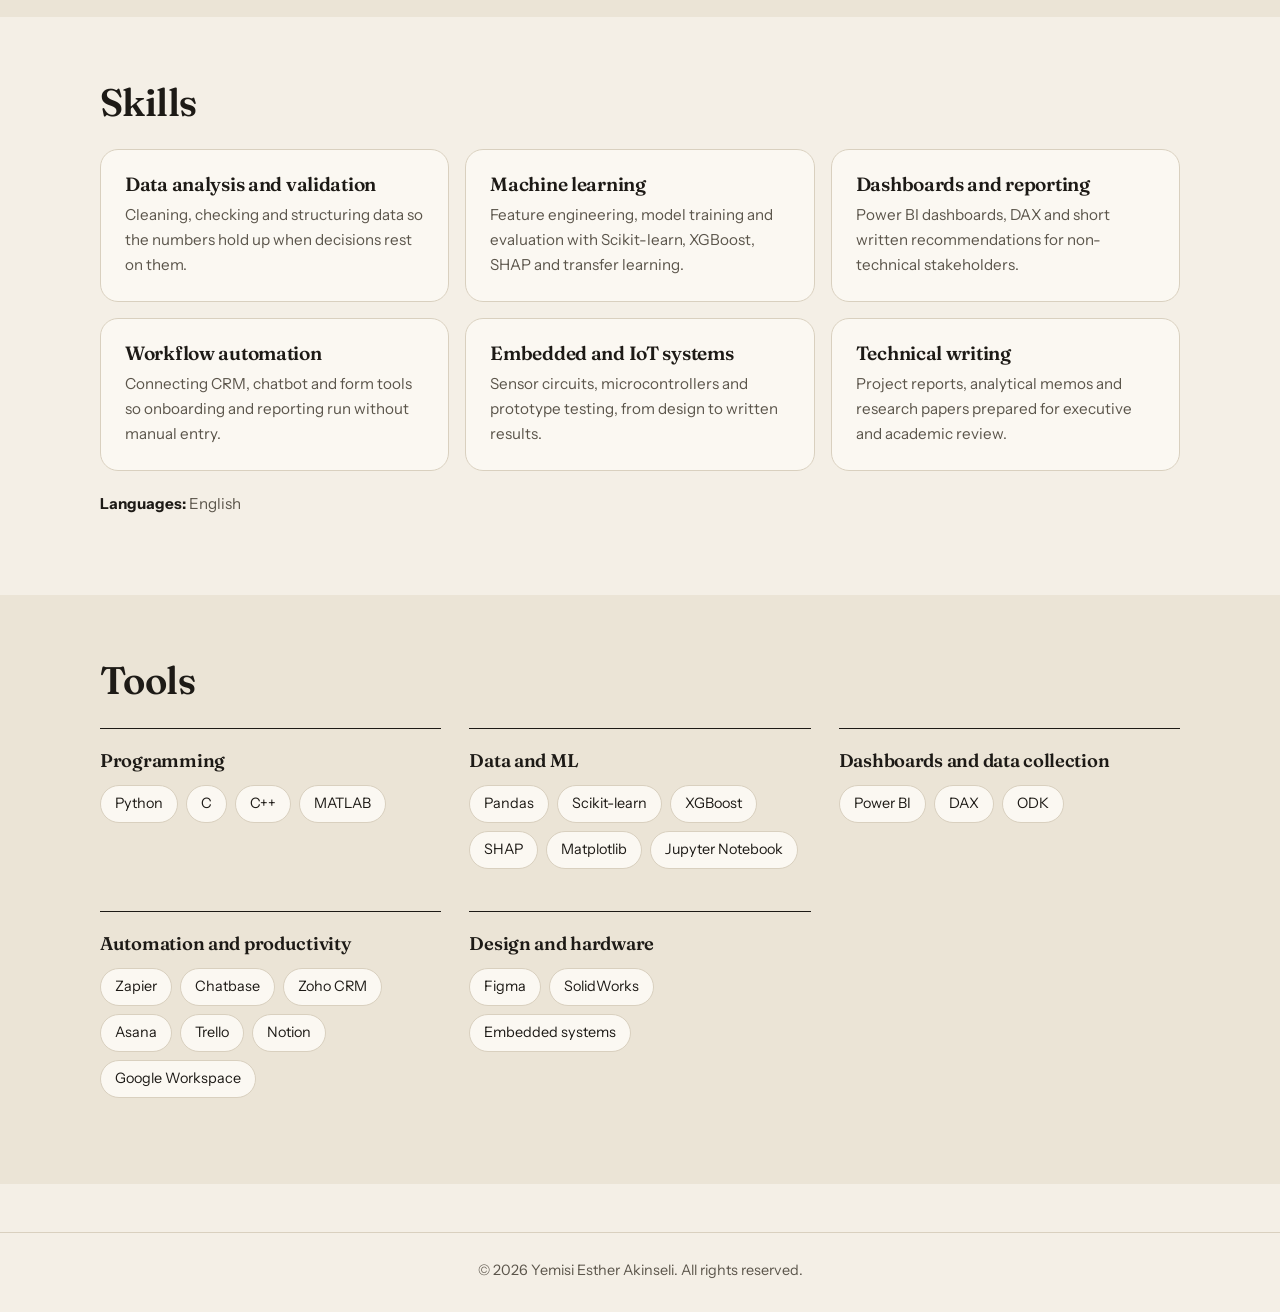
==== commit 373b7483: "Replace brand mark text with favicon image" ====
--- a/about.html
+++ b/about.html
@@ -18,7 +18,7 @@
   <div class="wrap">
    <div class="nav-row">
     <a class="brand" href="index.html" aria-label="Yemisi Akinseli, home">
-      <span class="brand-mark">Y</span><span class="brand-name">Yemisi Akinseli</span>
+      <span class="brand-mark"><img src="favicon.jpg" alt=""></span><span class="brand-name">Yemisi Akinseli</span>
     </a>
     <nav class="nav-links" id="navLinks" aria-label="Main"><a href="index.html">Home</a><a href="about.html" aria-current="page">About</a><a href="works.html">Works</a><a href="publications.html">Publications</a><a href="experience.html">Experience</a><a href="certifications.html">Certifications</a><a href="activity.html">Activity</a><a href="contact.html" class="nav-cta">Say hello</a></nav>
     <div class="nav-actions">
